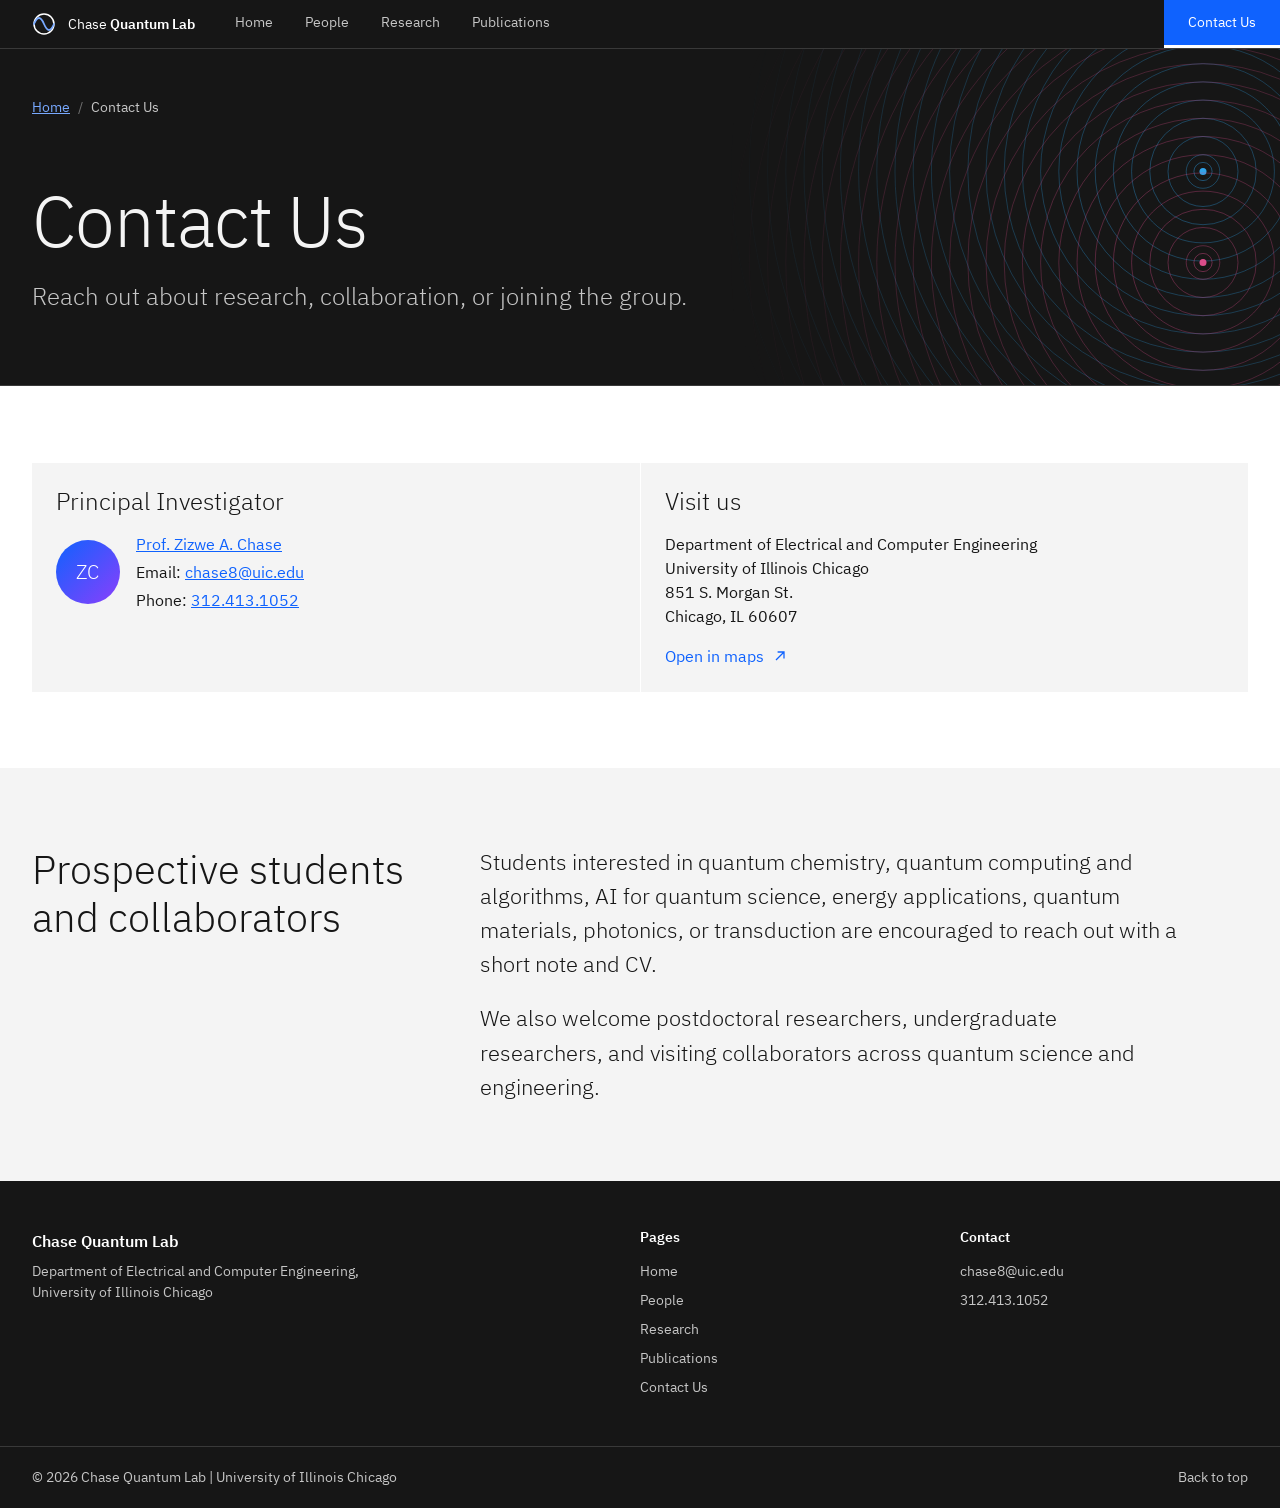
==== contact.html @ f327095c "Add files via upload" ====
<!doctype html>
<html lang="en" class="no-js">
  <head>
    <meta charset="utf-8">
    <meta name="viewport" content="width=device-width, initial-scale=1">
    <title>Contact Us | Chase Quantum Lab</title>
    <meta name="description" content="Contact the Chase Quantum Lab at the University of Illinois Chicago.">
    <meta name="theme-color" content="#161616">
    <meta property="og:type" content="website">
    <meta property="og:title" content="Contact Us | Chase Quantum Lab">
    <meta property="og:description" content="Contact the Chase Quantum Lab at the University of Illinois Chicago.">
    <link rel="icon" href="favicon.ico">
    <link rel="preload" href="assets/fonts/plex/ibm-plex-sans-latin-300.woff2" as="font" type="font/woff2" crossorigin>
    <link rel="preload" href="assets/fonts/plex/ibm-plex-sans-latin-400.woff2" as="font" type="font/woff2" crossorigin>
    <link rel="stylesheet" href="assets/css/styles.css">
    <script>document.documentElement.className = "js";</script>
  </head>
  <body>
    <a class="skip-link" href="#main">Skip to main content</a>

    <header class="masthead">
      <div class="masthead__bar">
        <a class="brand" href="index.html" aria-label="Chase Quantum Lab, home">
          <svg viewBox="0 0 24 24" aria-hidden="true"><circle cx="12" cy="12" r="10" fill="none" stroke="#fff" stroke-width="1.5"/><path d="M2 12c3.4-8 6.6-8 10 0s6.6 8 10 0" fill="none" stroke="#78a9ff" stroke-width="1.8" stroke-linecap="round"/></svg>
          <span>Chase <strong>Quantum Lab</strong></span>
        </a>
        <button class="menu-toggle" type="button" aria-expanded="false" aria-controls="site-nav">
          <span></span><span></span><span></span><span class="sr-only">Menu</span>
        </button>
        <nav class="site-nav" id="site-nav" aria-label="Primary">
          <ul>
        <li><a href="index.html">Home</a></li>
        <li><a href="people.html">People</a></li>
        <li><a href="research.html">Research</a></li>
        <li><a href="publications.html">Publications</a></li>
        <li><a class="site-nav__cta" href="contact.html" aria-current="page">Contact Us</a></li>
          </ul>
        </nav>
      </div>
    </header>

    <main id="main">
      <section class="page-hero" data-motif="interference">
        <div class="wrap page-hero__inner">
          <nav class="breadcrumb" aria-label="Breadcrumb">
            <ol>
              <li><a href="index.html">Home</a></li>
              <li aria-current="page">Contact Us</li>
            </ol>
          </nav>
          <h1>Contact Us</h1>
          <p class="lead">Reach out about research, collaboration, or joining the group.</p>
        </div>

      </section>

      <section class="section">
        <div class="wrap">
          <div class="contact-grid" data-render="contact">
            <noscript><p class="status">Please turn on JavaScript to see this content.</p></noscript>
          </div>
        </div>
      </section>

      <section class="section section--layer">
        <div class="wrap split">
          <h2>Prospective students and collaborators</h2>
          <div class="prose prose--lg">
            <p>Students interested in quantum chemistry, quantum computing and algorithms, AI for quantum science, energy applications, quantum materials, photonics, or transduction are encouraged to reach out with a short note and CV.</p>
            <p>We also welcome postdoctoral researchers, undergraduate researchers, and visiting collaborators across quantum science and engineering.</p>
          </div>
        </div>
      </section>
    </main>

    <footer class="footer">
      <div class="wrap footer__grid">
        <div>
          <p class="footer__brand">Chase Quantum Lab</p>
          <p>Department of Electrical and Computer Engineering, University of Illinois Chicago</p>
        </div>
        <nav aria-label="Footer">
          <h2>Pages</h2>
          <ul>
          <li><a href="index.html">Home</a></li>
          <li><a href="people.html">People</a></li>
          <li><a href="research.html">Research</a></li>
          <li><a href="publications.html">Publications</a></li>
          <li><a href="contact.html">Contact Us</a></li>
          </ul>
        </nav>
        <div>
          <h2>Contact</h2>
          <ul data-render="footer-contact">
            <li><a href="mailto:chase8@uic.edu">chase8@uic.edu</a></li>
            <li><a href="tel:+13124131052">312.413.1052</a></li>
          </ul>
        </div>
      </div>
      <div class="wrap footer__legal">
        <p>&copy; <span data-year>2026</span> Chase Quantum Lab | University of Illinois Chicago</p>
        <a href="#main">Back to top</a>
      </div>
    </footer>

    <script src="assets/data/lab.js"></script>
    <script src="assets/data/people.js"></script>
    <script src="assets/js/render.js"></script>
    <script src="assets/js/site.js"></script>
  </body>
</html>
---- assets/css/styles.css ----
/* Chase Quantum Lab: shared styles
   Look: IBM Carbon-inspired (IBM Plex Sans, square corners, hairline rules, one blue accent).
   To re-theme the site, change --accent and its hover/active shades. */

@font-face {
  font-family: "IBM Plex Sans";
  font-style: normal;
  font-weight: 300;
  font-display: swap;
  src: url("../fonts/plex/ibm-plex-sans-latin-300.woff2") format("woff2");
}

@font-face {
  font-family: "IBM Plex Sans";
  font-style: normal;
  font-weight: 400;
  font-display: swap;
  src: url("../fonts/plex/ibm-plex-sans-latin-400.woff2") format("woff2");
}

@font-face {
  font-family: "IBM Plex Sans";
  font-style: normal;
  font-weight: 600;
  font-display: swap;
  src: url("../fonts/plex/ibm-plex-sans-latin-600.woff2") format("woff2");
}

:root {
  --accent: #0f62fe;
  --accent-hover: #0353e9;
  --accent-active: #002d9c;
  --accent-soft: #78a9ff;

  --ink: #161616;
  --ink-2: #525252;
  --ink-3: #6f6f6f;
  --paper: #ffffff;
  --layer: #f4f4f4;
  --layer-hover: #e8e8e8;
  --rule: #e0e0e0;

  --night: #161616;
  --night-2: #262626;
  --night-3: #393939;
  --night-ink: #f4f4f4;
  --night-ink-2: #c6c6c6;

  --wrap: 99rem;
  --pad: 1rem;
  --mast: 3rem;
  --font: "IBM Plex Sans", system-ui, -apple-system, "Segoe UI", Roboto, "Helvetica Neue", Arial, sans-serif;

  --i-arrow: url("data:image/svg+xml,%3Csvg xmlns='http://www.w3.org/2000/svg' viewBox='0 0 20 20'%3E%3Cpath d='M2 10h15M11 4l6 6-6 6' fill='none' stroke='%23000' stroke-width='1.6'/%3E%3C/svg%3E");
  --i-ext: url("data:image/svg+xml,%3Csvg xmlns='http://www.w3.org/2000/svg' viewBox='0 0 20 20'%3E%3Cpath d='M5 15 15 5M7 5h8v8' fill='none' stroke='%23000' stroke-width='1.6'/%3E%3C/svg%3E");
}

@media (min-width: 42rem) {
  :root {
    --pad: 2rem;
  }
}

@view-transition {
  navigation: auto;
}

/* Base */

*,
*::before,
*::after {
  box-sizing: border-box;
}

html {
  -webkit-text-size-adjust: 100%;
  scroll-padding-top: calc(var(--mast) + 1rem);
}

body {
  margin: 0;
  color: var(--ink);
  background: var(--paper);
  font: 400 1rem/1.5 var(--font);
  -webkit-font-smoothing: antialiased;
  text-rendering: optimizeLegibility;
}

body.menu-open {
  overflow: hidden;
}

h1,
h2,
h3,
h4,
p,
ul,
ol,
dl,
dd,
figure,
address {
  margin: 0;
}

ul,
ol {
  padding: 0;
  list-style: none;
}

address {
  font-style: normal;
}

img,
svg {
  display: block;
  max-width: 100%;
}

a {
  color: inherit;
}

:focus-visible {
  outline: 2px solid var(--accent);
  outline-offset: 2px;
}

.masthead :focus-visible,
.hero :focus-visible,
.page-hero :focus-visible,
.section--dark :focus-visible,
.cta :focus-visible,
.footer :focus-visible {
  outline-color: #ffffff;
}

h1,
h2,
h3,
h4 {
  font-weight: 300;
  line-height: 1.2;
}

h1 {
  font-size: clamp(2.5rem, 1.2rem + 4.6vw, 4.5rem);
  line-height: 1.08;
  letter-spacing: -0.015em;
}

h2 {
  font-size: clamp(1.75rem, 1.2rem + 1.8vw, 2.5rem);
}

h3 {
  font-size: 1.5rem;
  line-height: 1.25;
}

h4 {
  font-size: 1rem;
  font-weight: 600;
  line-height: 1.4;
}

.sr-only,
.skip-link {
  position: absolute;
  width: 1px;
  height: 1px;
  padding: 0;
  overflow: hidden;
  clip: rect(0, 0, 0, 0);
  white-space: nowrap;
  border: 0;
}

.skip-link:focus {
  z-index: 200;
  top: 0.5rem;
  left: 0.5rem;
  width: auto;
  height: auto;
  padding: 0.75rem 1rem;
  clip: auto;
  color: #ffffff;
  background: var(--accent);
}

.wrap {
  max-width: var(--wrap);
  margin: 0 auto;
  padding: 0 var(--pad);
}

.lead {
  max-width: 44rem;
  font-size: clamp(1.125rem, 1rem + 0.6vw, 1.5rem);
  font-weight: 300;
  line-height: 1.4;
}

.eyebrow {
  font-size: 0.875rem;
  letter-spacing: 0.02em;
  color: var(--ink-3);
}

.prose {
  max-width: 44rem;
  color: var(--ink-2);
  font-size: 1.125rem;
  line-height: 1.6;
}

.prose > * + * {
  margin-top: 1.25rem;
}

.prose--lg {
  color: var(--ink);
  font-size: clamp(1.125rem, 1rem + 0.5vw, 1.375rem);
  font-weight: 300;
  line-height: 1.55;
}

.status {
  padding: 1.5rem;
  color: var(--ink-2);
  background: var(--layer);
  border-left: 3px solid var(--accent);
}

/* Masthead */

.masthead {
  position: sticky;
  z-index: 100;
  top: 0;
  color: #ffffff;
  background: var(--night);
  border-bottom: 1px solid var(--night-3);
  view-transition-name: masthead;
}

.masthead__bar {
  display: flex;
  align-items: stretch;
  height: var(--mast);
  padding-left: var(--pad);
}

.brand {
  display: flex;
  align-items: center;
  gap: 0.75rem;
  padding-right: 1.5rem;
  color: #ffffff;
  font-size: 0.875rem;
  line-height: 1.2;
  text-decoration: none;
  white-space: nowrap;
}

.brand svg {
  flex: none;
  width: 1.5rem;
  height: 1.5rem;
}

.brand strong {
  font-weight: 600;
}

.site-nav {
  display: flex;
  flex: 1;
}

.site-nav ul {
  display: flex;
  flex: 1;
  align-items: stretch;
}

.site-nav li:last-child {
  margin-left: auto;
}

.site-nav a {
  display: flex;
  align-items: center;
  height: 100%;
  padding: 0 1rem;
  color: var(--night-ink-2);
  font-size: 0.875rem;
  text-decoration: none;
  border-bottom: 3px solid transparent;
  transition: background-color 110ms, color 110ms;
}

.site-nav a:hover {
  color: #ffffff;
  background: #2c2c2c;
}

.site-nav a[aria-current] {
  color: #ffffff;
  border-bottom-color: var(--accent);
}

.site-nav .site-nav__cta {
  padding: 0 1.5rem;
  color: #ffffff;
  background: var(--accent);
}

.site-nav .site-nav__cta:hover {
  background: var(--accent-hover);
}

.site-nav .site-nav__cta[aria-current] {
  border-bottom-color: #ffffff;
}

.menu-toggle {
  display: none;
  width: var(--mast);
  margin-left: auto;
  padding: 0;
  color: #ffffff;
  background: none;
  border: 0;
  cursor: pointer;
}

.menu-toggle:hover {
  background: #2c2c2c;
}

.menu-toggle span:not(.sr-only) {
  width: 1.25rem;
  height: 2px;
  background: currentColor;
  transition: transform 150ms, opacity 150ms;
}

.menu-toggle[aria-expanded="true"] span:nth-child(1) {
  transform: translateY(calc(0.4rem + 2px)) rotate(45deg);
}

.menu-toggle[aria-expanded="true"] span:nth-child(2) {
  opacity: 0;
}

.menu-toggle[aria-expanded="true"] span:nth-child(3) {
  transform: translateY(calc(-0.4rem - 2px)) rotate(-45deg);
}

@media (max-width: 65.99rem) {
  .js .menu-toggle {
    display: flex;
    flex-direction: column;
    align-items: center;
    justify-content: center;
    gap: 0.4rem;
  }

  .js .site-nav {
    position: fixed;
    inset: var(--mast) 0 0;
    display: none;
    flex-direction: column;
    padding: 1rem 0 2rem;
    overflow-y: auto;
    background: var(--night);
  }

  .js .site-nav.is-open {
    display: flex;
  }

  .js .site-nav ul {
    flex: none;
    flex-direction: column;
  }

  .js .site-nav li:last-child {
    margin: 1.5rem var(--pad) 0;
  }

  .js .site-nav a {
    height: 3.5rem;
    padding: 0 var(--pad);
    font-size: 1.25rem;
    font-weight: 300;
    border-bottom: 1px solid var(--night-3);
  }

  .js .site-nav a[aria-current] {
    border-bottom-color: var(--night-3);
    box-shadow: inset 4px 0 0 var(--accent);
  }

  .js .site-nav .site-nav__cta {
    justify-content: space-between;
    border: 0;
  }

  .no-js .masthead__bar {
    flex-wrap: wrap;
    height: auto;
  }

  .no-js .site-nav {
    width: 100%;
  }

  .no-js .site-nav ul {
    flex-wrap: wrap;
  }

  .no-js .site-nav li:last-child {
    margin-left: 0;
  }

  .no-js .site-nav a,
  .no-js .brand {
    height: 3rem;
  }
}

/* Buttons and links */

.link-arrow::after,
a.tile::after,
.panel__cta::after {
  -webkit-mask: var(--i-arrow) center / contain no-repeat;
  mask: var(--i-arrow) center / contain no-repeat;
}

.btn {
  position: relative;
  display: inline-flex;
  align-items: center;
  min-height: 3rem;
  padding: 0.8125rem 4rem 0.8125rem 1rem;
  color: #ffffff;
  font: 400 0.875rem/1.15 var(--font);
  letter-spacing: 0.01em;
  text-decoration: none;
  background: var(--accent);
  border: 1px solid transparent;
  transition: background-color 110ms, color 110ms;
}

.btn::after {
  position: absolute;
  top: 50%;
  right: 1rem;
  width: 1.25rem;
  height: 1.25rem;
  margin-top: -0.625rem;
  content: "";
  background: currentColor;
  -webkit-mask: var(--i-arrow) center / contain no-repeat;
  mask: var(--i-arrow) center / contain no-repeat;
}

.btn:hover {
  background: var(--accent-hover);
}

.btn:active {
  background: var(--accent-active);
}

.btn--ghost {
  background: transparent;
  border-color: #ffffff;
}

.btn--ghost:hover {
  color: var(--ink);
  background: #ffffff;
}

.btn--white {
  color: var(--accent);
  background: #ffffff;
}

.btn--white:hover {
  background: #e8e8e8;
}

.btn--outline {
  color: var(--accent);
  background: transparent;
  border-color: var(--accent);
}

.btn--outline:hover {
  color: #ffffff;
  background: var(--accent);
}

.link-arrow {
  display: inline-flex;
  align-items: center;
  gap: 0.5rem;
  color: var(--accent);
  text-decoration: none;
}

.link-arrow::after {
  width: 1rem;
  height: 1rem;
  content: "";
  background: currentColor;
  transition: transform 150ms;
}

.link-arrow[href^="http"]::after {
  -webkit-mask-image: var(--i-ext);
  mask-image: var(--i-ext);
}

.link-arrow:hover {
  text-decoration: underline;
}

.link-arrow:hover::after {
  transform: translateX(0.25rem);
}

.on-dark .link-arrow,
.section--dark .link-arrow,
.page-hero .link-arrow {
  color: var(--accent-soft);
}

/* Home hero */

.hero {
  position: relative;
  overflow: hidden;
  color: #ffffff;
  background: #0b0d1c;
  isolation: isolate;
}

.hero::before,
.hero::after {
  position: absolute;
  inset: 0;
  content: "";
}

.hero::before {
  z-index: -2;
  background: url("../img/hero-1920.webp") 62% center / cover no-repeat;
}

.hero::after {
  z-index: -1;
  background:
    linear-gradient(90deg, rgba(11, 13, 28, 0.94) 0%, rgba(11, 13, 28, 0.74) 38%, rgba(11, 13, 28, 0.08) 74%),
    linear-gradient(0deg, rgba(11, 13, 28, 0.72), rgba(11, 13, 28, 0) 42%);
}

.hero__inner {
  display: flex;
  flex-direction: column;
  justify-content: flex-end;
  min-height: clamp(32rem, 76vh, 46rem);
  padding-top: 4rem;
}

.hero__text {
  max-width: 50rem;
  padding-bottom: clamp(2rem, 5vw, 3.5rem);
}

.hero .eyebrow {
  color: var(--accent-soft);
}

.hero h1 {
  margin-top: 1rem;
}

.hero .lead {
  margin-top: 1.5rem;
  color: var(--night-ink-2);
}

.hero__actions {
  display: flex;
  flex-wrap: wrap;
  gap: 1px;
  margin-top: 2.5rem;
}

.facts {
  display: grid;
  grid-template-columns: repeat(2, minmax(0, 1fr));
  border-top: 1px solid rgba(255, 255, 255, 0.22);
}

.facts div {
  padding: 1rem 1rem 1.25rem 0;
}

.facts dt {
  color: var(--accent-soft);
  font-size: 0.875rem;
}

.facts dd {
  margin-top: 0.25rem;
  color: var(--night-ink);
}

@media (min-width: 66rem) {
  .facts {
    grid-template-columns: repeat(4, minmax(0, 1fr));
  }

  .facts div {
    padding: 1.25rem 1.5rem 1.5rem;
    border-left: 1px solid rgba(255, 255, 255, 0.22);
  }

  .facts div:first-child {
    padding-left: 0;
    border-left: 0;
  }
}

@media (max-width: 41.99rem) {
  .hero::before {
    background-image: url("../img/hero-960.webp");
    background-position: 70% center;
  }

  .facts {
    display: none;
  }
}

/* Page banner (title above every page) */

.page-hero {
  position: relative;
  overflow: hidden;
  color: var(--night-ink);
  background: var(--night);
  border-bottom: 1px solid var(--night-3);
  isolation: isolate;
}

.page-hero::before {
  position: absolute;
  inset: 0;
  z-index: -1;
  content: "";
  background: no-repeat right center / auto 100%;
}

.page-hero::after {
  position: absolute;
  inset: 0;
  z-index: -1;
  content: "";
  background: linear-gradient(90deg, var(--night) 0%, rgba(22, 22, 22, 0.88) 30%, rgba(22, 22, 22, 0) 60%);
}

.page-hero[data-motif="lattice"]::before {
  background-image: url("../img/motif-lattice.svg");
}

.page-hero[data-motif="waves"]::before {
  background-image: url("../img/motif-waves.svg");
}

.page-hero[data-motif="network"]::before {
  background-image: url("../img/motif-network.svg");
}

.page-hero[data-motif="orbits"]::before {
  background-image: url("../img/motif-orbits.svg");
}

.page-hero[data-motif="histogram"]::before {
  background-image: url("../img/motif-histogram.svg");
}

.page-hero[data-motif="interference"]::before {
  background-image: url("../img/motif-interference.svg");
}

.page-hero[data-motif="molecule"]::before {
  background-image: url("../img/motif-molecule.svg");
}

.page-hero[data-motif="circuit"]::before {
  background-image: url("../img/motif-circuit.svg");
}

.page-hero__inner {
  padding-top: clamp(2rem, 4vw, 3rem);
  padding-bottom: clamp(2.5rem, 6vw, 4.5rem);
}

.breadcrumb ol {
  display: flex;
  flex-wrap: wrap;
  gap: 0.25rem 0.5rem;
  color: var(--night-ink-2);
  font-size: 0.875rem;
}

.breadcrumb li + li::before {
  margin-right: 0.5rem;
  content: "/";
  color: var(--ink-3);
}

.breadcrumb a {
  color: var(--accent-soft);
}

.page-hero h1 {
  max-width: 52rem;
  margin-top: clamp(2rem, 5vw, 4rem);
}

.page-hero .lead {
  margin-top: 1.25rem;
  color: var(--night-ink-2);
}

.tabs {
  border-top: 1px solid var(--night-3);
}

.tabs ul {
  display: flex;
  max-width: var(--wrap);
  margin: 0 auto;
  padding: 0 calc(var(--pad) - 1rem);
  overflow-x: auto;
  scrollbar-width: none;
}

.tabs a {
  display: block;
  padding: 0.875rem 1rem 0.75rem;
  color: var(--night-ink-2);
  font-size: 0.875rem;
  text-decoration: none;
  white-space: nowrap;
  border-bottom: 2px solid transparent;
}

.tabs a:hover {
  color: #ffffff;
  background: var(--night-2);
}

.tabs a[aria-current="page"] {
  color: #ffffff;
  font-weight: 600;
  border-bottom-color: var(--accent);
}

@media (max-width: 41.99rem) {
  .page-hero::before {
    opacity: 0.4;
  }
}

/* Sections */

.section {
  padding: clamp(3rem, 6vw, 5.5rem) 0;
}

.section--layer {
  background: var(--layer);
}

.section--dark {
  color: var(--night-ink);
  background: var(--night);
}

.section__head {
  display: flex;
  flex-wrap: wrap;
  align-items: flex-end;
  justify-content: space-between;
  gap: 1rem 2rem;
  margin-bottom: clamp(1.5rem, 3vw, 2.5rem);
}

.section__head h2 {
  max-width: 40rem;
}

.section__head .eyebrow {
  margin-bottom: 0.75rem;
}

.section--dark .eyebrow {
  color: var(--night-ink-2);
}

.split {
  display: grid;
  gap: 1.5rem 4rem;
}

.split h2 {
  max-width: 28rem;
}

@media (min-width: 66rem) {
  .split {
    grid-template-columns: minmax(0, 4fr) minmax(0, 8fr);
  }
}

.stack > * + * {
  margin-top: 4rem;
}

/* Tiles */

.tiles {
  --cols: 1;
  --tile-bg: var(--layer);
  --tile-hover: var(--layer-hover);
  --tile-gap: var(--paper);

  display: grid;
  grid-template-columns: repeat(var(--cols), minmax(0, 1fr));
  gap: 1px;
  background: var(--tile-gap);
}

.section--layer .tiles {
  --tile-bg: #ffffff;
  --tile-hover: #ececec;
  --tile-gap: var(--layer);
}

.section--dark .tiles {
  --tile-bg: var(--night-2);
  --tile-hover: #333333;
  --tile-gap: var(--night);
}

@media (min-width: 42rem) {
  .tiles--2,
  .tiles--3,
  .tiles--4 {
    --cols: 2;
  }
}

@media (min-width: 66rem) {
  .tiles--3 {
    --cols: 3;
  }
}

@media (min-width: 82rem) {
  .tiles--4 {
    --cols: 4;
  }
}

.tile {
  position: relative;
  display: flex;
  flex-direction: column;
  gap: 0.75rem;
  min-height: 14rem;
  padding: 1.5rem 1.5rem 4.5rem;
  color: var(--ink);
  text-decoration: none;
  background: var(--tile-bg);
  transition: background-color 150ms;
}

.section--dark .tile {
  color: #ffffff;
}

a.tile:hover {
  background: var(--tile-hover);
}

.tile--static {
  padding-bottom: 1.5rem;
}

a.tile::after {
  position: absolute;
  right: 1.5rem;
  bottom: 1.5rem;
  width: 1.5rem;
  height: 1.5rem;
  content: "";
  background: currentColor;
  transition: transform 150ms;
}

a.tile[href^="http"]::after {
  -webkit-mask-image: var(--i-ext);
  mask-image: var(--i-ext);
}

a.tile:hover::after {
  transform: translateX(0.25rem);
}

@media (max-width: 41.99rem) {
  .tile {
    min-height: 10rem;
  }
}

.tile__index {
  color: var(--ink-3);
  font-size: 0.875rem;
  font-variant-numeric: tabular-nums;
}

.tile__title {
  font-size: 1.5rem;
  font-weight: 300;
  line-height: 1.25;
}

.tile__text {
  color: var(--ink-2);
}

.section--dark .tile__text,
.section--dark .tile__index {
  color: var(--night-ink-2);
}

/* Funding callout */

.funding {
  margin-bottom: 1rem;
}

.funding__item {
  display: flex;
  flex-wrap: wrap;
  align-items: baseline;
  gap: 0.25rem 2rem;
  padding: 1.5rem;
  background: #ffffff;
  border-left: 4px solid var(--accent);
}

.funding__label {
  min-width: 5rem;
  color: var(--ink-3);
  font-size: 0.875rem;
}

.funding__name {
  font-size: 2rem;
  font-weight: 300;
}

.funding__text {
  color: var(--ink-2);
}

/* Research panels: dark cards with banner art above the text */

.panels {
  --cols: 1;

  display: grid;
  grid-template-columns: repeat(var(--cols), minmax(0, 1fr));
  gap: 1px;
  background: var(--paper);
}

.section--layer .panels {
  background: var(--layer);
}

@media (min-width: 42rem) {
  .panels {
    --cols: 2;
  }
}

@media (min-width: 66rem) {
  .panels--3 {
    --cols: 3;
  }
}

@media (min-width: 82rem) {
  .panels--4 {
    --cols: 4;
  }
}

.panel {
  display: flex;
  flex-direction: column;
  color: #ffffff;
  text-decoration: none;
  background: var(--night-2);
}

.panel__art {
  position: relative;
  display: block;
  height: 11rem;
  overflow: hidden;
  background: var(--night);
  border-bottom: 1px solid var(--night-3);
}

.panel__img {
  position: absolute;
  inset: 0;
  background: no-repeat right center / cover;
  transition: transform 400ms ease;
}

.panel:hover .panel__img {
  transform: scale(1.05);
}

.panel__index {
  position: absolute;
  top: 1rem;
  left: 1.5rem;
  color: var(--night-ink-2);
  font-size: 0.875rem;
  font-variant-numeric: tabular-nums;
}

.panel__body {
  display: flex;
  flex: 1;
  flex-direction: column;
  gap: 0.75rem;
  padding: 1.5rem;
}

.panel__title {
  font-size: 1.5rem;
  font-weight: 300;
  line-height: 1.25;
}

.panel__text {
  color: var(--night-ink-2);
}

.panel__cta {
  display: inline-flex;
  align-items: center;
  gap: 0.5rem;
  margin-top: auto;
  padding-top: 0.75rem;
  color: var(--accent-soft);
}

.panel__cta::after {
  width: 1rem;
  height: 1rem;
  content: "";
  background: currentColor;
  transition: transform 150ms;
}

.panel:hover .panel__cta {
  text-decoration: underline;
}

.panel:hover .panel__cta::after {
  transform: translateX(0.25rem);
}

/* People */

.group + .group {
  margin-top: clamp(2.5rem, 5vw, 4rem);
}

.group .tiles {
  gap: 1rem;
  background: none;
}

.group__title {
  margin-bottom: 1.5rem;
  padding-bottom: 0.75rem;
  font-size: 1.5rem;
  border-bottom: 1px solid var(--ink);
}

.person {
  min-height: 0;
  flex-direction: row;
  align-items: flex-start;
  gap: 1.25rem;
  padding-bottom: 1.5rem;
}

a.person {
  padding-bottom: 4rem;
}

.person--placeholder {
  background: transparent;
  outline: 1px dashed #a8a8a8;
  outline-offset: -1px;
}

.avatar {
  display: grid;
  flex: none;
  width: 4rem;
  height: 4rem;
  place-items: center;
  color: #ffffff;
  font-size: 1.25rem;
  font-weight: 300;
  letter-spacing: 0.02em;
  background: linear-gradient(135deg, var(--accent), #8a3ffc);
  border-radius: 50%;
}

.avatar--lg {
  width: 8rem;
  height: 8rem;
  font-size: 2.5rem;
}

img.avatar {
  object-fit: cover;
  background: var(--rule);
}

.person--placeholder .avatar,
.avatar--muted {
  color: var(--ink-3);
  background: var(--rule);
}

.person__body {
  min-width: 0;
}

.person__name {
  font-size: 1.25rem;
  font-weight: 400;
}

.person__role {
  margin-top: 0.25rem;
  color: var(--ink-2);
  font-size: 0.875rem;
}

.chips {
  display: flex;
  flex-wrap: wrap;
  gap: 0.5rem;
  margin-top: 0.75rem;
}

.chip {
  padding: 0.125rem 0.75rem;
  color: var(--ink-2);
  font-size: 0.8125rem;
  background: #ffffff;
  border: 1px solid var(--rule);
  border-radius: 1rem;
}

.section--layer .chip,
.profile .chip {
  background: var(--layer);
  border-color: transparent;
}

/* Person profile */

.profile {
  display: grid;
  gap: 2.5rem 4rem;
}

@media (min-width: 66rem) {
  .profile {
    grid-template-columns: minmax(0, 4fr) minmax(0, 8fr);
  }
}

.profile__aside {
  display: grid;
  align-content: start;
  gap: 1.5rem;
}

.profile__photo {
  width: 100%;
  max-width: 24rem;
  aspect-ratio: 4 / 5;
  object-fit: cover;
}

.profile h2 {
  margin-bottom: 1rem;
  font-size: 1.5rem;
}

.profile__main > * + * {
  margin-top: 2.5rem;
}

.ticks li {
  position: relative;
  padding-left: 1.25rem;
}

.ticks li + li {
  margin-top: 0.5rem;
}

.ticks li::before {
  position: absolute;
  top: 0.6em;
  left: 0;
  width: 0.4rem;
  height: 0.4rem;
  content: "";
  background: var(--accent);
}

.links-inline {
  display: flex;
  flex-wrap: wrap;
  gap: 0.5rem 1.5rem;
}

/* Research area page */

.project {
  display: grid;
  gap: 1rem 4rem;
  padding: 2.5rem 0;
  border-top: 1px solid var(--rule);
}

.project:last-child {
  border-bottom: 1px solid var(--rule);
}

.project__title {
  font-size: clamp(1.5rem, 1.1rem + 1.2vw, 2rem);
}

.project__body {
  display: grid;
  gap: 1.5rem 2.5rem;
}

.project__figure img {
  width: 100%;
  height: auto;
}

.project__figure figcaption {
  margin-top: 0.5rem;
  color: var(--ink-3);
  font-size: 0.875rem;
}

.project__people {
  margin-top: 1rem;
  color: var(--ink-3);
  font-size: 0.875rem;
}

@media (min-width: 66rem) {
  .project {
    grid-template-columns: minmax(0, 4fr) minmax(0, 8fr);
  }

  .project__body.has-figure {
    grid-template-columns: minmax(0, 5fr) minmax(0, 4fr);
  }
}

/* Publications and highlights */

.entries {
  border-top: 1px solid var(--rule);
}

.entry {
  display: grid;
  gap: 0.5rem 2rem;
  padding: 1.5rem 0;
  border-bottom: 1px solid var(--rule);
}

.entry__meta {
  color: var(--ink-3);
  font-size: 0.875rem;
  font-variant-numeric: tabular-nums;
}

.entry__date {
  color: var(--ink);
  font-size: 1.75rem;
  font-weight: 300;
  line-height: 1.2;
}

.more {
  margin-top: 2.5rem;
}

.entry__title {
  font-size: 1.25rem;
  font-weight: 400;
  line-height: 1.35;
}

.entry__title a {
  text-decoration: none;
}

.entry__title a:hover {
  color: var(--accent);
  text-decoration: underline;
}

.entry__text {
  margin-top: 0.25rem;
  color: var(--ink-2);
}

.entry__links {
  margin-top: 0.75rem;
}

@media (min-width: 66rem) {
  .entry {
    grid-template-columns: minmax(0, 2fr) minmax(0, 10fr);
  }
}

.year-title {
  margin: 3rem 0 1rem;
  font-size: 2rem;
  font-variant-numeric: tabular-nums;
}

.year-title:first-child {
  margin-top: 0;
}

.section--dark .entries,
.section--dark .entry {
  border-color: var(--night-3);
}

.section--dark .entry__meta,
.section--dark .entry__text {
  color: var(--night-ink-2);
}

.section--dark .entry__date {
  color: #ffffff;
}

.section--dark .entry__title a:hover {
  color: var(--accent-soft);
}

/* Contact */

.contact-grid {
  display: grid;
  gap: 1px;
  background: var(--paper);
}

@media (min-width: 42rem) {
  .contact-grid {
    grid-template-columns: repeat(2, minmax(0, 1fr));
  }
}

.contact-card {
  display: flex;
  flex-direction: column;
  gap: 1rem;
  padding: 1.5rem;
  background: var(--layer);
}

.contact-card h2 {
  font-size: 1.5rem;
}

.contact-card__person {
  display: flex;
  align-items: center;
  gap: 1rem;
}

.contact-lines > * + * {
  margin-top: 0.25rem;
}

.contact-lines a {
  color: var(--accent);
}

/* Call to action */

.cta {
  color: #ffffff;
  background: var(--accent);
}

.cta__inner {
  display: grid;
  gap: 1.5rem 3rem;
  align-items: center;
  padding-top: clamp(2.5rem, 5vw, 4rem);
  padding-bottom: clamp(2.5rem, 5vw, 4rem);
}

.cta h2 {
  font-size: clamp(1.75rem, 1.2rem + 2vw, 2.5rem);
}

.cta p {
  max-width: 40rem;
  margin-top: 0.75rem;
}

@media (min-width: 66rem) {
  .cta__inner {
    grid-template-columns: minmax(0, 1fr) auto;
  }
}

/* Footer */

.footer {
  color: var(--night-ink-2);
  font-size: 0.875rem;
  background: var(--night);
}

.footer__grid {
  display: grid;
  gap: 2.5rem 2rem;
  padding-top: 3rem;
  padding-bottom: 3rem;
}

@media (min-width: 42rem) {
  .footer__grid {
    grid-template-columns: minmax(0, 2fr) minmax(0, 1fr) minmax(0, 1fr);
  }
}

.footer__brand {
  color: #ffffff;
  font-size: 1rem;
  font-weight: 600;
}

.footer__brand + p {
  max-width: 24rem;
  margin-top: 0.5rem;
}

.footer h2 {
  margin-bottom: 1rem;
  color: #ffffff;
  font-size: 0.875rem;
  font-weight: 600;
}

.footer a {
  color: var(--night-ink-2);
  text-decoration: none;
}

.footer a:hover {
  color: #ffffff;
  text-decoration: underline;
}

.footer li + li {
  margin-top: 0.5rem;
}

.footer__legal {
  display: flex;
  flex-wrap: wrap;
  justify-content: space-between;
  gap: 0.5rem 2rem;
  padding-top: 1.25rem;
  padding-bottom: 1.25rem;
  border-top: 1px solid var(--night-3);
}

/* Motion */

@media (prefers-reduced-motion: reduce) {
  *,
  *::before,
  *::after {
    transition-duration: 0.01ms !important;
    animation-duration: 0.01ms !important;
  }

  @view-transition {
    navigation: none;
  }
}
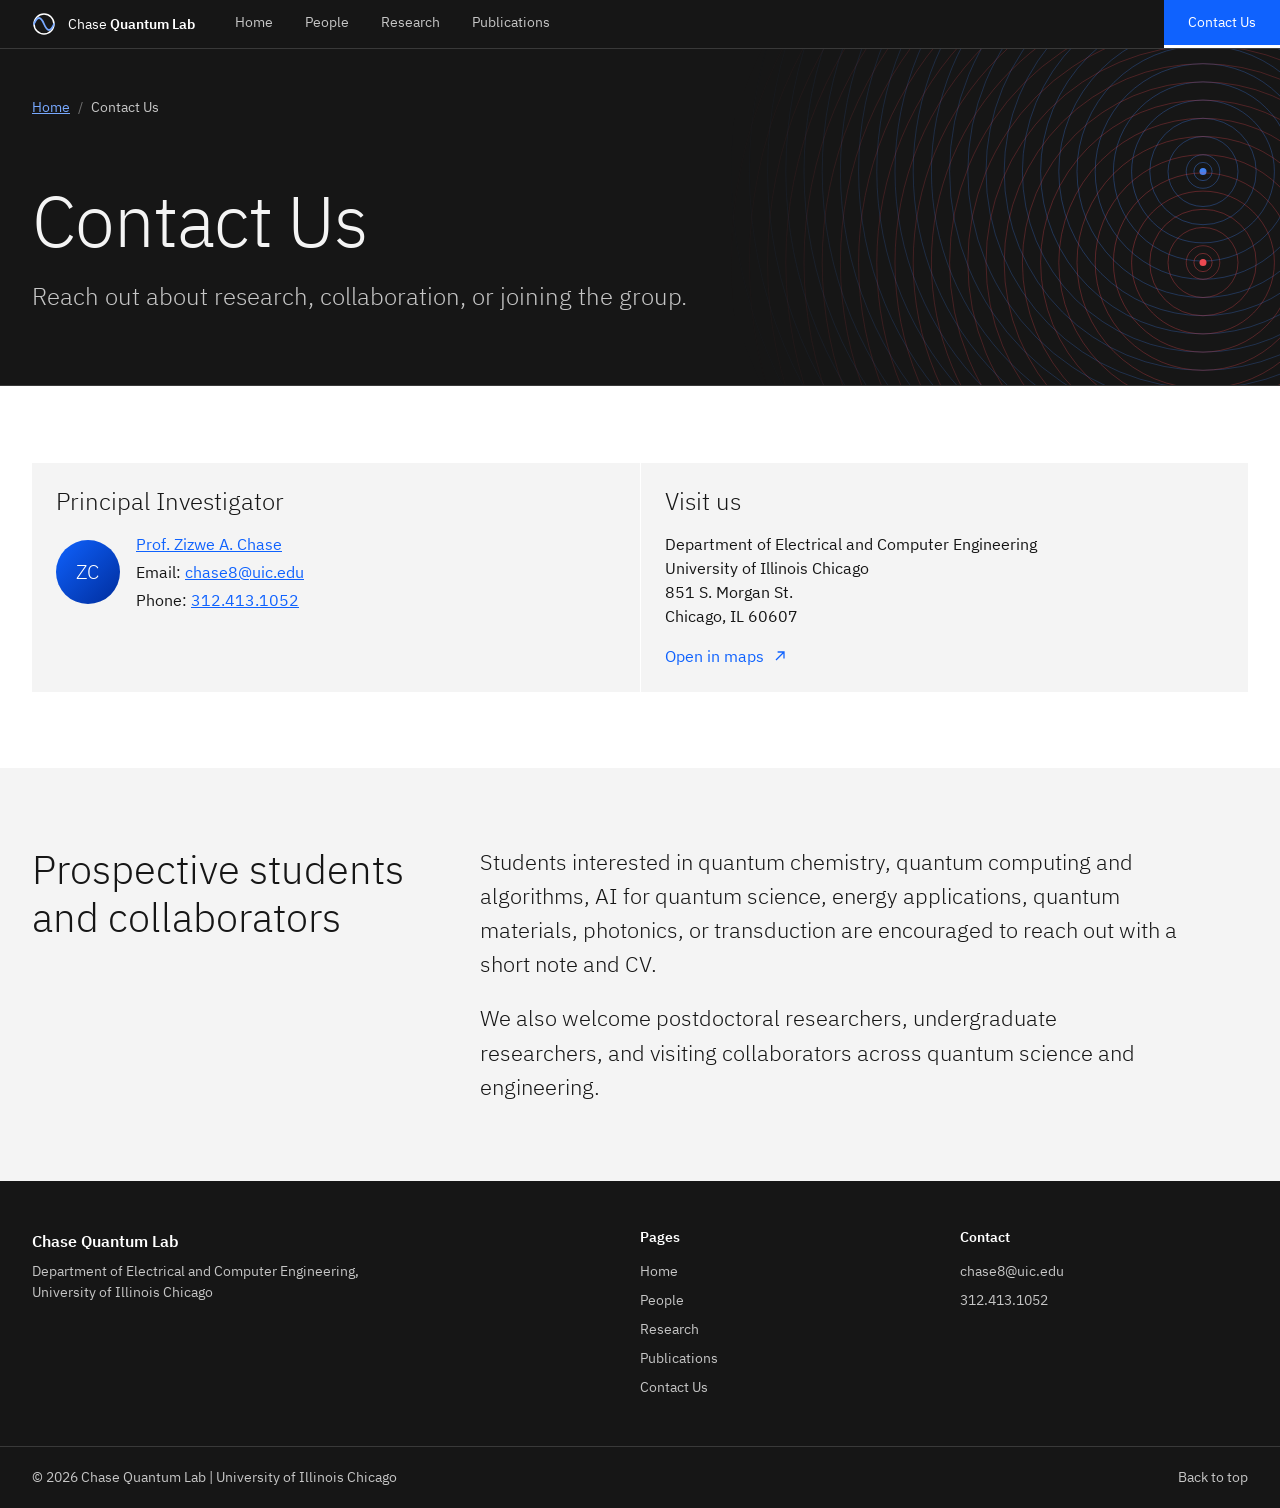
==== commit ab7ec37b: "Add files via upload" ====
--- a/contact.html
+++ b/contact.html
@@ -9,7 +9,9 @@
     <meta property="og:type" content="website">
     <meta property="og:title" content="Contact Us | Chase Quantum Lab">
     <meta property="og:description" content="Contact the Chase Quantum Lab at the University of Illinois Chicago.">
-    <link rel="icon" href="favicon.ico">
+    <link rel="icon" href="favicon.ico?v=2" sizes="32x32">
+    <link rel="icon" href="assets/img/favicon.svg?v=2" type="image/svg+xml" sizes="any">
+    <link rel="apple-touch-icon" href="assets/img/apple-touch-icon.png?v=2">
     <link rel="preload" href="assets/fonts/plex/ibm-plex-sans-latin-300.woff2" as="font" type="font/woff2" crossorigin>
     <link rel="preload" href="assets/fonts/plex/ibm-plex-sans-latin-400.woff2" as="font" type="font/woff2" crossorigin>
     <link rel="stylesheet" href="assets/css/styles.css">
--- a/assets/css/styles.css
+++ b/assets/css/styles.css
@@ -31,6 +31,8 @@
   --accent-hover: #0353e9;
   --accent-active: #002d9c;
   --accent-soft: #78a9ff;
+  --red: #da1e28;
+  --red-text: #a2191f;
 
   --ink: #161616;
   --ink-2: #525252;
@@ -551,7 +553,7 @@
   position: relative;
   overflow: hidden;
   color: #ffffff;
-  background: #0b0d1c;
+  background: #05070d;
   isolation: isolate;
 }
 
@@ -564,14 +566,14 @@
 
 .hero::before {
   z-index: -2;
-  background: url("../img/hero-1920.webp") 62% center / cover no-repeat;
+  background: url("../img/hero.svg") right center / cover no-repeat;
 }
 
 .hero::after {
   z-index: -1;
   background:
-    linear-gradient(90deg, rgba(11, 13, 28, 0.94) 0%, rgba(11, 13, 28, 0.74) 38%, rgba(11, 13, 28, 0.08) 74%),
-    linear-gradient(0deg, rgba(11, 13, 28, 0.72), rgba(11, 13, 28, 0) 42%);
+    linear-gradient(90deg, rgba(5, 7, 13, 0.94) 0%, rgba(5, 7, 13, 0.7) 36%, rgba(5, 7, 13, 0) 72%),
+    linear-gradient(0deg, rgba(5, 7, 13, 0.6), rgba(5, 7, 13, 0) 40%);
 }
 
 .hero__inner {
@@ -607,50 +609,19 @@
   margin-top: 2.5rem;
 }
 
-.facts {
-  display: grid;
-  grid-template-columns: repeat(2, minmax(0, 1fr));
-  border-top: 1px solid rgba(255, 255, 255, 0.22);
-}
-
-.facts div {
-  padding: 1rem 1rem 1.25rem 0;
-}
-
-.facts dt {
-  color: var(--accent-soft);
-  font-size: 0.875rem;
-}
-
-.facts dd {
-  margin-top: 0.25rem;
-  color: var(--night-ink);
-}
-
-@media (min-width: 66rem) {
-  .facts {
-    grid-template-columns: repeat(4, minmax(0, 1fr));
-  }
-
-  .facts div {
-    padding: 1.25rem 1.5rem 1.5rem;
-    border-left: 1px solid rgba(255, 255, 255, 0.22);
-  }
-
-  .facts div:first-child {
-    padding-left: 0;
-    border-left: 0;
-  }
-}
-
 @media (max-width: 41.99rem) {
+  /* Phones: art in the upper band, text below it. */
+  .hero__inner {
+    min-height: 44rem;
+  }
+
   .hero::before {
-    background-image: url("../img/hero-960.webp");
-    background-position: 70% center;
-  }
-
-  .facts {
-    display: none;
+    background-size: auto 52%;
+    background-position: 82% 0;
+  }
+
+  .hero::after {
+    background: linear-gradient(0deg, rgba(5, 7, 13, 0.96) 0%, rgba(5, 7, 13, 0.9) 44%, rgba(5, 7, 13, 0) 74%);
   }
 }
 
@@ -703,6 +674,22 @@
 
 .page-hero[data-motif="interference"]::before {
   background-image: url("../img/motif-interference.svg");
+}
+
+.page-hero[data-motif="bloch"]::before {
+  background-image: url("../img/motif-bloch.svg");
+}
+
+.page-hero[data-motif="levels"]::before {
+  background-image: url("../img/motif-levels.svg");
+}
+
+.page-hero[data-motif="chirp"]::before {
+  background-image: url("../img/motif-chirp.svg");
+}
+
+.page-hero[data-motif="spectrum"]::before {
+  background-image: url("../img/motif-spectrum.svg");
 }
 
 .page-hero[data-motif="molecule"]::before {
@@ -1149,7 +1136,7 @@
   font-size: 1.25rem;
   font-weight: 300;
   letter-spacing: 0.02em;
-  background: linear-gradient(135deg, var(--accent), #8a3ffc);
+  background: linear-gradient(135deg, var(--accent), var(--accent-active));
   border-radius: 50%;
 }
 
@@ -1335,6 +1322,23 @@
   font-variant-numeric: tabular-nums;
 }
 
+.entry__detail {
+  display: block;
+  margin-top: 0.25rem;
+  color: var(--ink-3);
+  font-size: 0.875rem;
+  font-weight: 400;
+}
+
+.entry__tag {
+  margin-bottom: 0.25rem;
+  color: var(--red-text);
+  font-size: 0.75rem;
+  font-weight: 600;
+  letter-spacing: 0.04em;
+  text-transform: uppercase;
+}
+
 .entry__date {
   color: var(--ink);
   font-size: 1.75rem;
@@ -1402,6 +1406,38 @@
 
 .section--dark .entry__title a:hover {
   color: var(--accent-soft);
+}
+
+/* Visit photos */
+
+.gallery {
+  display: grid;
+  gap: 1rem;
+}
+
+@media (min-width: 42rem) {
+  .gallery {
+    grid-template-columns: repeat(2, minmax(0, 1fr));
+  }
+}
+
+@media (min-width: 66rem) {
+  .gallery {
+    grid-template-columns: repeat(3, minmax(0, 1fr));
+  }
+}
+
+.photo img {
+  width: 100%;
+  aspect-ratio: 4 / 3;
+  object-fit: cover;
+  background: var(--rule);
+}
+
+.photo figcaption {
+  margin-top: 0.5rem;
+  color: var(--ink-2);
+  font-size: 0.875rem;
 }
 
 /* Contact */
